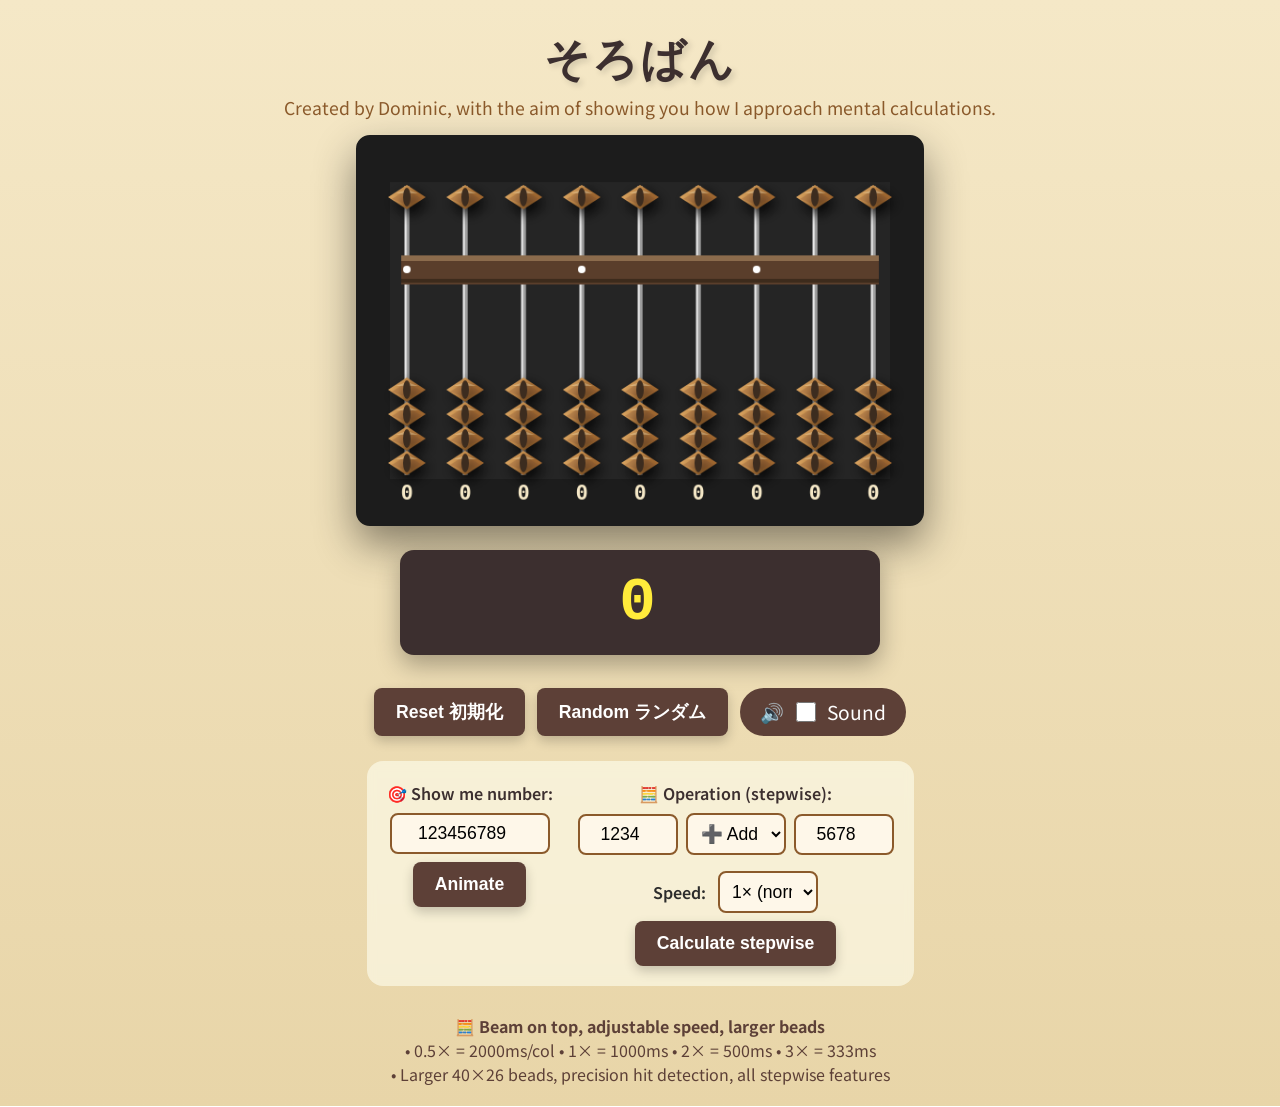
==== index.html @ 7870b61d "Rename main.html to index.html" ====
<!DOCTYPE html>
<html lang="en">
<head>
    <meta charset="UTF-8">
    <meta name="viewport" content="width=device-width, initial-scale=1.0">
    <title>そろばん • Soroban Simulator</title>
    <link rel="stylesheet" href="style.css">
</head>
<body>
    <h1>そろばん</h1>
    <div class="subtitle">Created by Dominic, with the aim of showing you how I approach mental calculations.</div>
    
    <div class="orientation-warning">📱 Rotate to landscape for best experience</div>
    
    <canvas id="canvas" width="568" height="380"></canvas>
    
    <div id="display" class="display">0</div>
    
    <div class="controls">
        <button onclick="clearAbacus()" id="resetBtn">Reset 初期化</button>
        <button onclick="randomize()" id="randomBtn">Random ランダム</button>
        <div class="sound-toggle">
            <span>🔊</span>
            <input type="checkbox" id="soundCheckbox"> Sound
        </div>
    </div>
    
    <div class="mode-panel">
        <div class="mode-item">
            <label>🎯 Show me number:</label>
            <input type="number" id="showNumber" value="123456789" min="0" max="999999999" step="1">
            <button onclick="showMeNumber()" id="showBtn">Animate</button>
        </div>
        <div class="mode-item">
            <label>🧮 Operation (stepwise):</label>
            <div style="display: flex; gap: 8px; align-items: center; flex-wrap: wrap;">
                <input type="number" id="add1" class="small-input" value="1234" min="0" max="999999999">
                <select id="operation">
                    <option value="+">➕ Add</option>
                    <option value="-">➖ Subtract</option>
                </select>
                <input type="number" id="add2" class="small-input" value="5678" min="0" max="999999999">
            </div>
            <div style="display: flex; gap: 12px; align-items: center; margin-top: 8px;">
                <span style="font-weight:600;">Speed:</span>
                <select id="speedSelect">
                    <option value="0.5">0.5× (slower)</option>
                    <option value="1" selected>1× (normal)</option>
                    <option value="2">2× (faster)</option>
                    <option value="3">3× (fastest)</option>
                </select>
            </div>
            <button onclick="addNumbers()" id="addBtn">Calculate stepwise</button>
        </div>
    </div>
    
    <div class="info">
        <strong>🧮 Beam on top, adjustable speed, larger beads</strong><br>
        • 0.5× = 2000ms/col • 1× = 1000ms • 2× = 500ms • 3× = 333ms<br>
        • Larger 40×26 beads, precision hit detection, all stepwise features
    </div>

    <script src="script.js"></script>
</body>
</html>
---- style.css ----
@import url('https://fonts.googleapis.com/css2?family=Noto+Sans+JP:wght@400;700&amp;family=Playfair+Display:wght@700&amp;display=swap');

* {
    box-sizing: border-box;
}
body {
    margin: 0;
    padding: 20px;
    background: linear-gradient(#f5e8c7, #e8d5a8);
    font-family: 'Noto Sans JP', system-ui, sans-serif;
    display: flex;
    flex-direction: column;
    align-items: center;
    color: #2c2c2c;
}
h1 {
    font-family: 'Playfair Display', serif;
    font-size: 2.8rem;
    color: #3c2f2f;
    margin: 10px 0 5px;
    text-shadow: 3px 3px 6px rgba(0,0,0,0.15);
    letter-spacing: 2px;
}
.subtitle {
    font-size: 1.1rem;
    color: #8b5a2b;
    margin-bottom: 15px;
    font-weight: 400;
}
canvas {
    border: 17px solid #1c1c1c;
    border-radius: 14px;
    box-shadow: 0 18px 42px rgba(0,0,0,0.45),
                inset 0 10px 18px rgba(255,255,255,0.25);
    background: #1c1c1c;
    cursor: grab;
    display: block;
    width: 100%;
    max-width: 568px;
    height: auto;
    touch-action: none;
}
.display {
    margin: 24px 0 18px;
    padding: 18px 48px;
    background: #3c2f2f;
    color: #ffeb3b;
    font-size: 3.8rem;
    font-weight: 700;
    font-family: monospace;
    border-radius: 14px;
    box-shadow: 0 10px 24px rgba(0,0,0,0.3);
    min-width: 480px;
    text-align: center;
    letter-spacing: 5px;
}
.controls {
    display: flex;
    flex-wrap: wrap;
    gap: 12px;
    justify-content: center;
    margin: 15px 0;
}
button {
    padding: 12px 22px;
    font-size: 1.1rem;
    font-weight: 600;
    background: #5d4037;
    color: white;
    border: none;
    border-radius: 8px;
    cursor: pointer;
    transition: all 0.2s;
    box-shadow: 0 5px 12px rgba(0,0,0,0.2);
}
button:hover:not(:disabled) {
    background: #8b5a2b;
    transform: translateY(-2px);
}
button:disabled {
    opacity: 0.5;
    cursor: not-allowed;
}
.mode-panel {
    background: rgba(255,255,240,0.6);
    border-radius: 16px;
    padding: 20px;
    margin: 10px 0;
    max-width: 720px;
    display: flex;
    flex-wrap: wrap;
    gap: 25px;
    justify-content: center;
    backdrop-filter: blur(4px);
}
.mode-item {
    display: flex;
    flex-direction: column;
    align-items: center;
    gap: 8px;
}
.mode-item label {
    font-weight: 600;
    color: #3c2f2f;
}
.mode-item input {
    padding: 8px;
    font-size: 1.1rem;
    width: 160px;
    text-align: center;
    border: 2px solid #8b5a2b;
    border-radius: 8px;
    background: #fef7e9;
}
.mode-item .small-input {
    width: 100px;
}
.mode-item select {
    padding: 8px;
    font-size: 1.1rem;
    border: 2px solid #8b5a2b;
    border-radius: 8px;
    background: #fef7e9;
    width: 100px;
    text-align: center;
}
.sound-toggle {
    background: #5d4037;
    color: white;
    border-radius: 50px;
    padding: 8px 20px;
    font-size: 1.2rem;
    display: inline-flex;
    align-items: center;
    gap: 8px;
    cursor: pointer;
    user-select: none;
}
.sound-toggle input {
    width: 20px;
    height: 20px;
    cursor: pointer;
}
.orientation-warning {
    display: none;
    background: #ffcc80;
    color: #5d4037;
    padding: 10px 20px;
    border-radius: 30px;
    margin: 10px 0;
    font-weight: bold;
    text-align: center;
}
@media (orientation: portrait) {
    .orientation-warning {
        display: block;
    }
}
.info {
    margin-top: 18px;
    max-width: 720px;
    text-align: center;
    font-size: 1rem;
    color: #5d4037;
    line-height: 1.5;
}
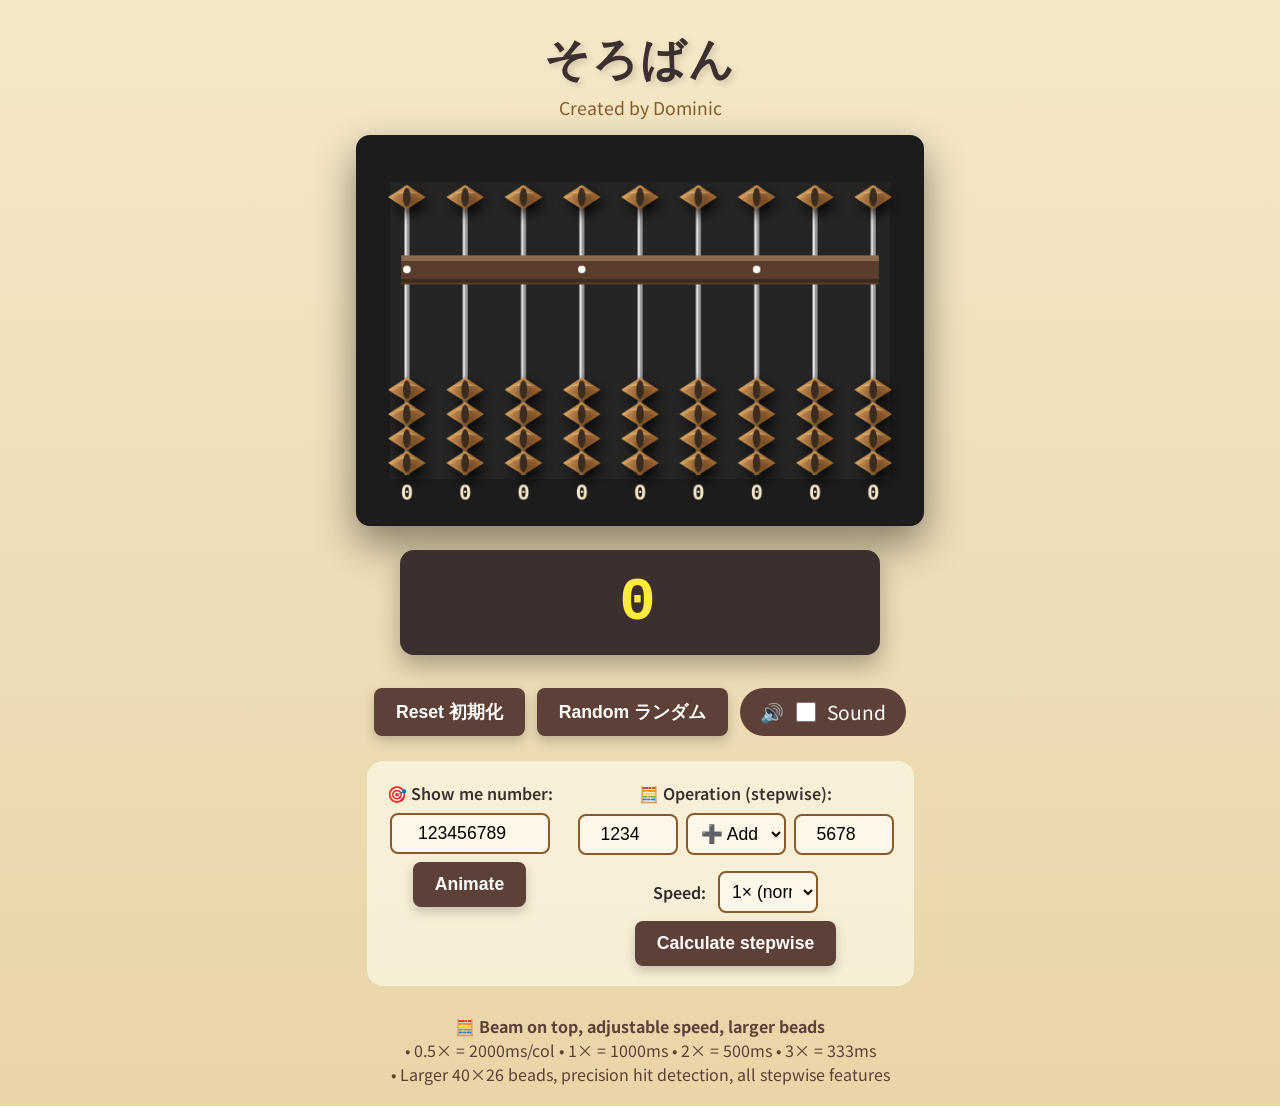
==== commit 2f2cf4ec: "Update subtitle and orientation warning text" ====
--- a/index.html
+++ b/index.html
@@ -8,9 +8,9 @@
 </head>
 <body>
     <h1>そろばん</h1>
-    <div class="subtitle">Created by Dominic, with the aim of showing you how I approach mental calculations.</div>
+    <div class="subtitle">Created by Dominic</div>
     
-    <div class="orientation-warning">📱 Rotate to landscape for best experience</div>
+    <div class="orientation-warning">📱 For freeplay mode, rotate to landscape for best experience</div>
     
     <canvas id="canvas" width="568" height="380"></canvas>
     
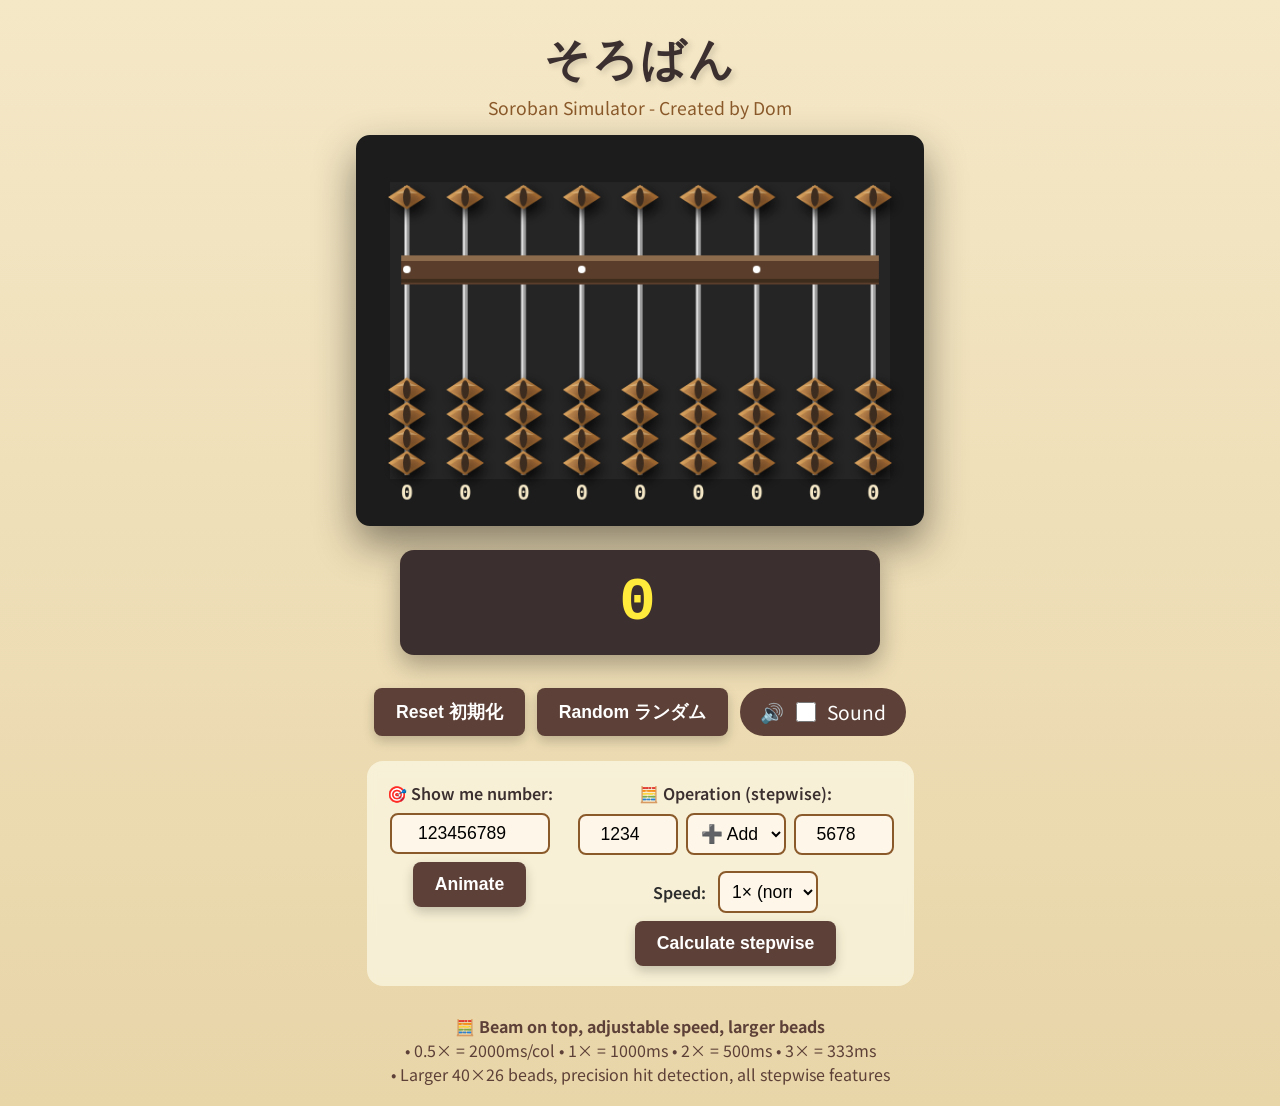
==== commit d77e2c03: "Update subtitle in index.html" ====
--- a/index.html
+++ b/index.html
@@ -8,7 +8,7 @@
 </head>
 <body>
     <h1>そろばん</h1>
-    <div class="subtitle">Created by Dominic</div>
+    <div class="subtitle">Soroban Simulator - Created by Dom</div>
     
     <div class="orientation-warning">📱 For freeplay mode, rotate to landscape for best experience</div>
     
